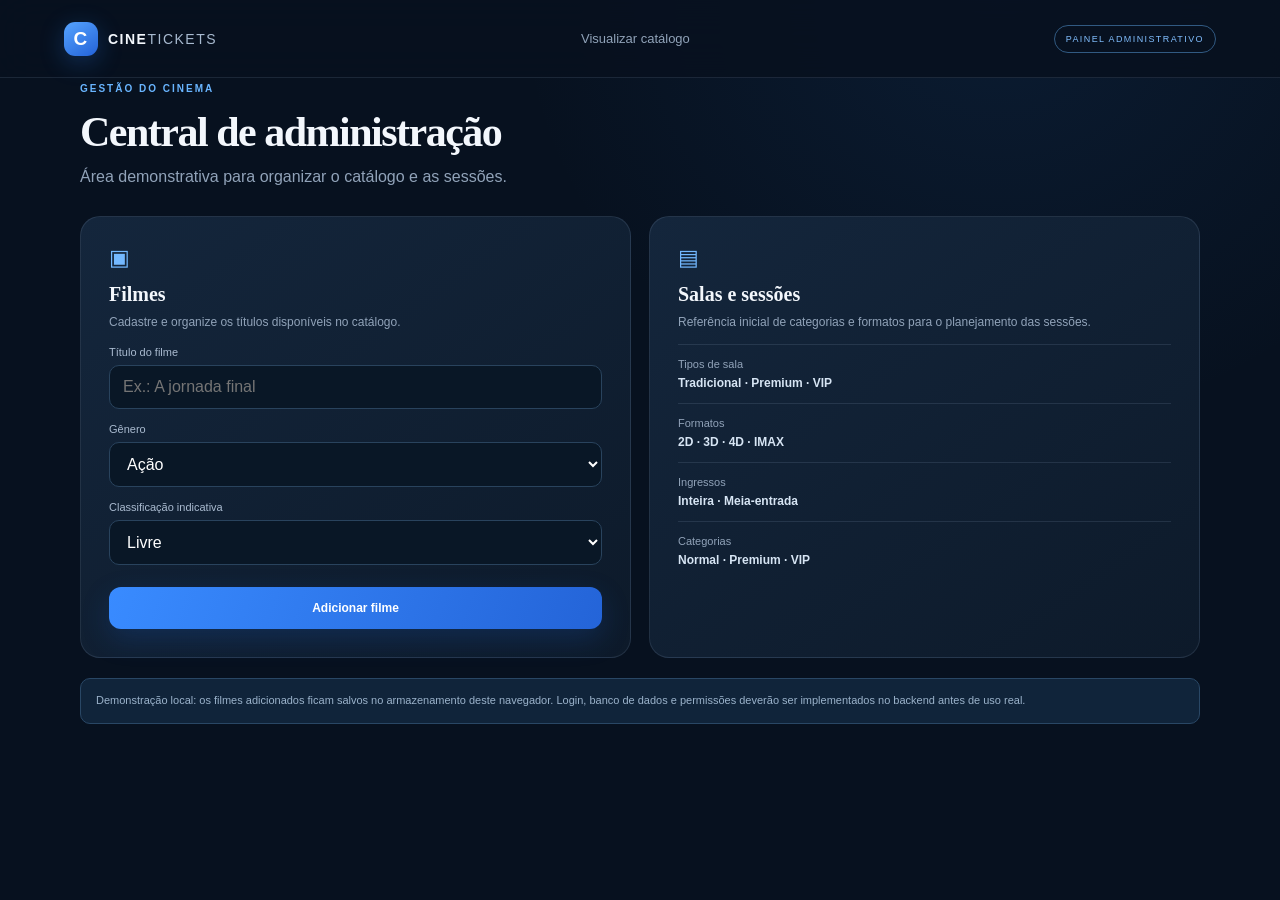
==== web/admin/index.html @ 541c8f79 "feat(web): add initial CineTickets frontend prototype" ====
<!doctype html><html lang="pt-BR"><head><meta charset="utf-8"><meta name="viewport" content="width=device-width,initial-scale=1"><title>Administração | CineTickets</title><link rel="stylesheet" href="../css/styles.css"><script defer src="../js/app.js"></script></head><body><header class="topbar"><a class="brand" href="../index.html"><span class="brand-mark">C</span><span>CINE<span class="brand-light">TICKETS</span></span></a><nav class="main-nav"><a href="../index.html">Visualizar catálogo</a></nav><span class="admin-pill">PAINEL ADMINISTRATIVO</span></header><main class="page-shell"><span class="eyebrow">GESTÃO DO CINEMA</span><h1 class="page-title">Central de administração</h1><p class="muted">Área demonstrativa para organizar o catálogo e as sessões.</p><div class="admin-grid"><section class="panel admin-card"><span class="admin-icon">▣</span><h2>Filmes</h2><p>Cadastre e organize os títulos disponíveis no catálogo.</p><form id="admin-movie-form"><label class="field-label" for="admin-title">Título do filme</label><input id="admin-title" class="text-field" required maxlength="80" placeholder="Ex.: A jornada final"><label class="field-label" for="admin-genre">Gênero</label><select id="admin-genre" class="text-field"><option>Ação</option><option>Aventura</option><option>Drama</option><option>Ficção</option><option>Animação</option></select><label class="field-label" for="admin-rating">Classificação indicativa</label><select id="admin-rating" class="text-field"><option>Livre</option><option>10 anos</option><option>12 anos</option><option>14 anos</option><option>16 anos</option><option>18 anos</option></select><button class="button button-primary full-width" type="submit">Adicionar filme</button></form></section><section class="panel admin-card"><span class="admin-icon">▤</span><h2>Salas e sessões</h2><p>Referência inicial de categorias e formatos para o planejamento das sessões.</p><div class="admin-info"><span>Tipos de sala</span><strong>Tradicional · Premium · VIP</strong></div><div class="admin-info"><span>Formatos</span><strong>2D · 3D · 4D · IMAX</strong></div><div class="admin-info"><span>Ingressos</span><strong>Inteira · Meia-entrada</strong></div><div class="admin-info"><span>Categorias</span><strong>Normal · Premium · VIP</strong></div></section></div><p class="notice">Demonstração local: os filmes adicionados ficam salvos no armazenamento deste navegador. Login, banco de dados e permissões deverão ser implementados no backend antes de uso real.</p></main></body></html>
---- web/css/styles.css ----
:root{--bg:#07111f;--panel:#101e30;--panel-2:#14253a;--line:rgba(177,204,232,.12);--text:#f3f7fc;--muted:#91a3b9;--blue:#3988ff;--cyan:#54d5e8;--green:#5bd6aa;--radius:20px}*{box-sizing:border-box}html{scroll-behavior:smooth}body{margin:0;background:radial-gradient(ellipse at 78% 0%,rgba(36,100,175,.13),transparent 34%),var(--bg);color:var(--text);font-family:"DM Sans",sans-serif;min-height:100vh}a{color:inherit;text-decoration:none}button,input,select{font:inherit}.topbar{height:78px;padding:0 max(5vw,24px);display:flex;align-items:center;justify-content:space-between;border-bottom:1px solid var(--line);background:rgba(7,17,31,.86);backdrop-filter:blur(18px);position:sticky;top:0;z-index:10}.brand{display:flex;align-items:center;gap:10px;font:800 14px Manrope,sans-serif;letter-spacing:1.5px}.brand-mark{display:grid;place-items:center;width:34px;height:34px;border-radius:11px;background:linear-gradient(145deg,#56a4ff,#2362d8);font-size:19px;color:white;box-shadow:0 6px 24px #286bce55}.brand-light{font-weight:500;color:#a8bad0}.main-nav{display:flex;gap:32px;color:var(--muted);font-size:13px}.main-nav a.active,.main-nav a:hover{color:white}.top-actions{display:flex;align-items:center;gap:20px}.admin-link{font-size:12px;color:#9eb1c9}.admin-link span{color:var(--cyan)}.avatar{border:1px solid #315173;background:#173354;color:#dcecff;border-radius:50%;width:34px;height:34px}.page-shell{width:min(1120px,90vw);margin:0 auto}.hero{min-height:420px;display:grid;grid-template-columns:1.1fr .9fr;align-items:center;padding:55px 0 64px;border-bottom:1px solid var(--line)}.eyebrow{font-size:10px;font-weight:700;letter-spacing:2px;color:#69b5ff}.eyebrow i{display:inline-block;width:6px;height:6px;background:var(--green);border-radius:50%;margin-right:8px;box-shadow:0 0 12px var(--green)}h1,h2,h3,p{margin-top:0}.hero h1{font:800 clamp(42px,5.6vw,68px)/1.08 Manrope,sans-serif;letter-spacing:-3px;margin:20px 0}.hero h1 span{color:#63aaff}.hero-copy p,.section-head p,.experience-strip p{color:var(--muted);line-height:1.7;font-size:14px;max-width:460px}.button{border:0;border-radius:12px;padding:14px 18px;display:inline-flex;align-items:center;justify-content:center;gap:22px;font-weight:700;font-size:12px;cursor:pointer;transition:.2s}.button:hover{transform:translateY(-2px);filter:brightness(1.08)}.button-primary{background:linear-gradient(110deg,#398bff,#2464d8);color:white;box-shadow:0 10px 28px #1d61cb38}.hero-art{height:300px;position:relative;display:grid;place-items:center;overflow:hidden}.orb{position:absolute;border-radius:50%;filter:blur(1px)}.orb-one{width:245px;height:245px;background:radial-gradient(circle at 35% 30%,#337ecb,#0c2441 68%);box-shadow:0 0 100px #2678d444}.orb-two{width:190px;height:190px;border:1px solid #8fc6ff33;transform:rotate(30deg) scaleX(1.35)}.ticket-art{position:relative;z-index:1;width:165px;height:220px;padding:20px;background:linear-gradient(145deg,#dcecff,#8ab6e6);color:#0b2341;transform:rotate(8deg);box-shadow:15px 24px 50px #0008;clip-path:polygon(0 0,100% 0,100% 43%,96% 46%,100% 50%,100% 100%,0 100%,0 50%,4% 46%,0 43%)}.ticket-art span,.ticket-art small{font-size:8px;letter-spacing:2px}.ticket-art strong{display:block;font:800 24px/1.12 Manrope;margin:25px 0}.hero-stamp{position:absolute;right:5%;bottom:18px;color:#75a4d0;font-size:8px;line-height:1.7;letter-spacing:2px;transform:rotate(-8deg)}.section-head{display:flex;justify-content:space-between;align-items:end;margin:48px 0 22px}.section-head h2,.experience-strip h2{font:700 29px Manrope;margin:9px 0 5px;letter-spacing:-1px}.section-head p{margin:0}.search-box{display:flex;align-items:center;gap:10px;width:245px;padding:11px 14px;background:#0d1a2a;border:1px solid var(--line);border-radius:12px;color:#6f94bd}.search-box input{background:none;border:0;outline:0;color:white;width:100%;font-size:12px}.filter-row{display:flex;justify-content:space-between;align-items:center;margin-bottom:20px}.chips{display:flex;gap:8px;flex-wrap:wrap}.chip{border:1px solid var(--line);border-radius:99px;padding:8px 14px;background:transparent;color:var(--muted);font-size:11px;cursor:pointer}.chip.selected,.chip:hover{background:#18375a;border-color:#2d72bc;color:#dcecff}.small{font-size:10px}.muted{color:var(--muted)}.movie-grid{display:grid;grid-template-columns:repeat(4,1fr);gap:18px}.movie-card{overflow:hidden;background:linear-gradient(160deg,#13243a,#0d1a2a);border:1px solid var(--line);border-radius:17px;transition:.25s}.movie-card:hover{transform:translateY(-5px);border-color:#3d7ec0}.poster{height:205px;position:relative;display:flex;align-items:end;padding:16px;overflow:hidden;background:linear-gradient(145deg,var(--poster-a),var(--poster-b))}.poster:before,.poster:after{content:"";position:absolute;border:1px solid #ffffff25;border-radius:50%;width:190px;height:190px;top:-72px;right:-55px}.poster:after{width:130px;height:130px;top:38px;right:35px}.poster-symbol{position:absolute;top:28px;left:0;right:0;text-align:center;font:800 70px Manrope;color:#ffffffaa;text-shadow:0 8px 35px #0005}.poster-tag{position:relative;z-index:1;background:#07111f99;padding:6px 9px;border-radius:6px;font-size:9px;letter-spacing:1px}.movie-info{padding:15px}.movie-info h3{font:700 15px Manrope;margin:0 0 7px}.movie-meta{color:var(--muted);font-size:10px}.movie-bottom{display:flex;justify-content:space-between;align-items:center;margin-top:17px}.rating{font-size:11px;color:#f3c978}.movie-bottom .button{padding:9px 11px;font-size:10px;gap:9px}.experience-strip{margin:65px 0 35px;padding:30px 34px;border:1px solid #2a5277;border-radius:20px;background:linear-gradient(110deg,#102d4b,#102035);display:flex;justify-content:space-between;align-items:center}.experience-strip h2{font-size:23px}.experience-strip p{margin:0}.experience-tags{display:grid;gap:12px;color:#b5c9df;font-size:11px}.site-footer{padding:25px 0 34px;border-top:1px solid var(--line);display:flex;justify-content:space-between;align-items:center;color:#71849a;font-size:10px}.site-footer .brand{color:#dce8f7}.narrow{max-width:850px;padding-top:35px}.back-link{display:inline-block;color:#9db5ce;font-size:12px;margin:0 0 30px}.page-title{font:800 clamp(30px,4vw,42px) Manrope;letter-spacing:-1.5px;margin:12px 0}.panel{background:linear-gradient(145deg,#14263c,#0d1a2a);border:1px solid var(--line);border-radius:var(--radius);padding:28px}.seat-panel{margin-top:28px}.screen-wrap{position:relative;margin:0 auto 34px;width:75%;text-align:center}.screen{height:5px;background:linear-gradient(90deg,transparent,#8ac9ff,#fff,#8ac9ff,transparent);border-radius:50%;color:#7894b2;font-size:9px;letter-spacing:3px;padding-top:12px}.screen-glow{position:absolute;left:12%;right:12%;top:0;height:50px;background:#59aaff20;filter:blur(22px)}.seat-legend{display:flex;justify-content:center;gap:22px;flex-wrap:wrap;color:var(--muted);font-size:10px;margin:45px 0 24px}.seat-legend span{display:flex;align-items:center;gap:7px}.seat-dot{width:10px;height:10px;border-radius:3px;background:#29435e}.seat-dot.selected{background:var(--blue)}.seat-dot.occupied{background:#27303d}.seat-dot.premium{background:#c69a56}.seat-map{display:grid;gap:9px;justify-content:center}.seat-row{display:flex;gap:7px;align-items:center}.row-label{width:16px;color:#7189a3;font-size:9px}.seat{width:27px;height:25px;border:1px solid #34516f;background:#1b3550;color:#9db7d1;border-radius:7px 7px 4px 4px;font-size:8px;cursor:pointer}.seat.premium{border-color:#a9824a;color:#e5c58f}.seat.occupied{background:#202b39;border-color:#202b39;color:#4a5868;cursor:not-allowed}.seat.selected{background:#347fdf;border-color:#64b0ff;color:white;box-shadow:0 0 12px #398bff66}.seat-bottom{display:flex;justify-content:space-between;align-items:center;gap:18px;border-top:1px solid var(--line);padding-top:22px;margin-top:28px}.seat-bottom div{display:grid;gap:5px}.seat-bottom strong{font-size:12px}.total-price{color:#79bdff}.seat-bottom button:disabled{opacity:.4;cursor:not-allowed;transform:none}.notice{margin:20px 0;padding:13px 15px;background:#10243a;border:1px solid #294765;border-radius:10px;color:#9bb3cb;font-size:11px;line-height:1.6}.checkout-layout{max-width:620px;margin:30px auto}.checkout-card h2{font:700 20px Manrope}.summary-row{display:flex;justify-content:space-between;gap:20px;padding:13px 0;color:#b5c6d8;font-size:12px}.summary-total{display:flex;justify-content:space-between;font-size:14px;margin:16px 0 20px}.summary-total strong{color:#7fc2ff;font-size:20px}.divider{height:1px;background:var(--line);margin:10px 0}.field-label{display:block;font-size:11px;color:#aabbd0;margin:14px 0 7px}.text-field{display:block;width:100%;padding:12px 13px;border-radius:10px;background:#091726;border:1px solid #29435d;color:white;outline:none}.text-field:focus{border-color:#448fe2}.full-width{width:100%;margin-top:22px}.ticket-list{display:grid;gap:14px;margin-top:25px}.ticket-item{padding:20px;border:1px solid var(--line);background:#112238;border-radius:14px;display:flex;justify-content:space-between;gap:20px}.ticket-item strong{font:700 15px Manrope}.ticket-item p{font-size:11px;color:var(--muted);margin:7px 0 0}.ticket-code{color:#7fc2ff;font:700 12px monospace;align-self:center}.admin-pill{font-size:9px;letter-spacing:1.4px;color:#82bfff;border:1px solid #315a82;padding:8px 11px;border-radius:99px}.admin-grid{display:grid;grid-template-columns:1fr 1fr;gap:18px;margin-top:30px}.admin-card h2{font:700 20px Manrope;margin:12px 0 7px}.admin-card p{font-size:12px;color:var(--muted);line-height:1.6}.admin-icon{font-size:22px;color:#73b8ff}.admin-info{display:flex;flex-direction:column;gap:6px;padding:13px 0;border-top:1px solid var(--line);font-size:11px;color:var(--muted)}.admin-info strong{color:#d7e5f4;font-size:12px}@media(max-width:850px){.movie-grid{grid-template-columns:repeat(2,1fr)}.hero{grid-template-columns:1fr .7fr}.experience-strip{gap:20px}.topbar{padding:0 5vw}.main-nav{gap:14px}}@media(max-width:600px){.topbar{height:66px}.main-nav{display:none}.admin-link{font-size:10px}.hero{grid-template-columns:1fr;padding:48px 0 20px}.hero-art{height:210px}.hero h1{font-size:47px}.section-head{align-items:start;flex-direction:column;gap:18px}.search-box{width:100%}.movie-grid{gap:10px}.poster{height:160px}.movie-info{padding:12px}.movie-info h3{font-size:13px}.experience-strip,.site-footer{align-items:flex-start;flex-direction:column;gap:18px}.experience-strip{padding:24px}.admin-grid{grid-template-columns:1fr}.seat-panel{padding:16px 10px}.seat{width:22px;height:23px}.seat-row{gap:4px}.seat-legend{gap:12px}.seat-bottom{flex-wrap:wrap}.seat-bottom button{width:100%}.ticket-item{flex-direction:column}.ticket-code{align-self:flex-start}}
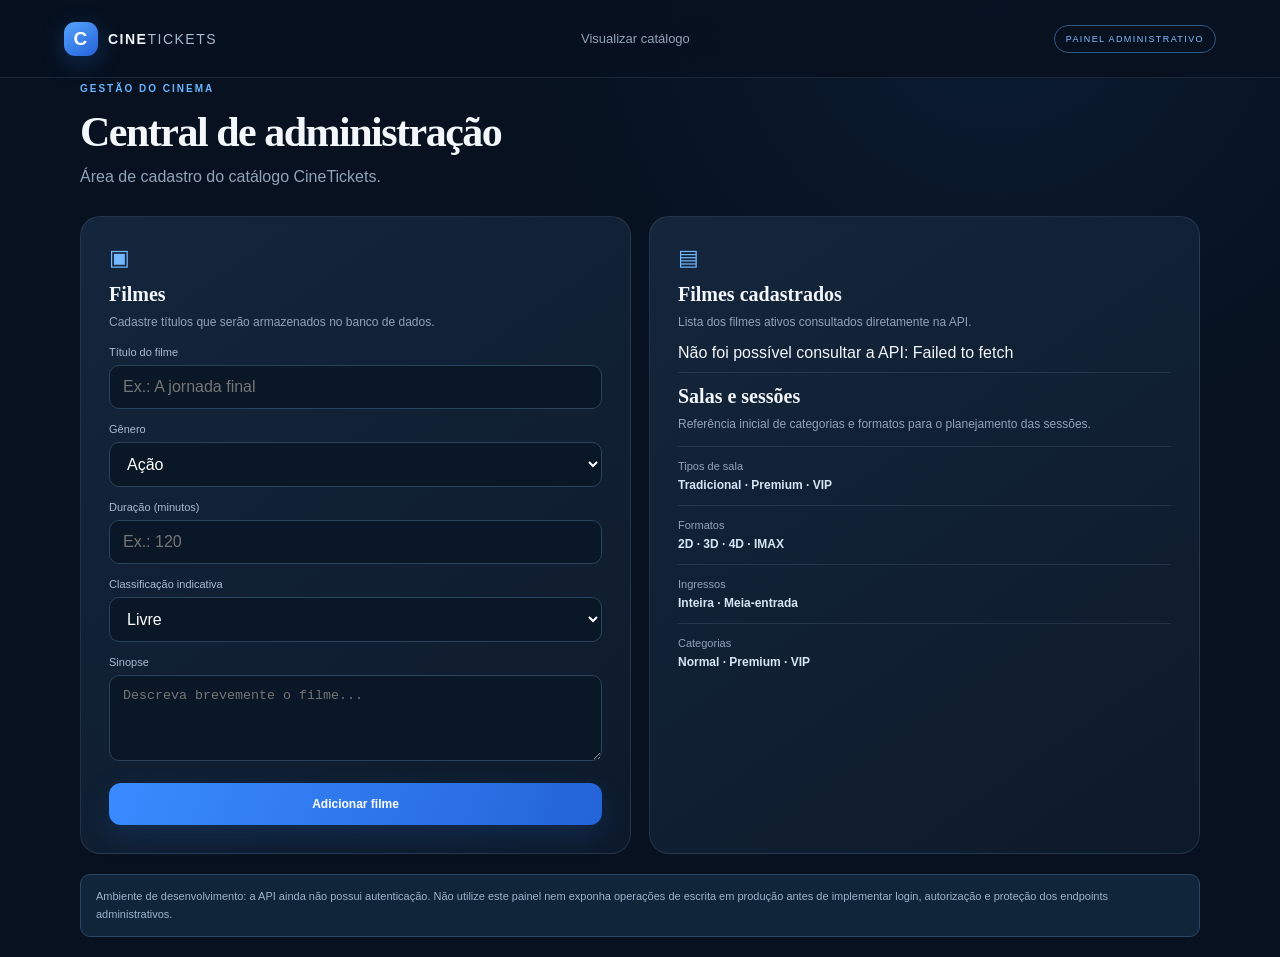
==== commit 1c8df754: "Conecta formulário administrativo ao cadastro da API" ====
--- a/web/admin/index.html
+++ b/web/admin/index.html
@@ -1 +1,61 @@
-<!doctype html><html lang="pt-BR"><head><meta charset="utf-8"><meta name="viewport" content="width=device-width,initial-scale=1"><title>Administração | CineTickets</title><link rel="stylesheet" href="../css/styles.css"><script defer src="../js/app.js"></script></head><body><header class="topbar"><a class="brand" href="../index.html"><span class="brand-mark">C</span><span>CINE<span class="brand-light">TICKETS</span></span></a><nav class="main-nav"><a href="../index.html">Visualizar catálogo</a></nav><span class="admin-pill">PAINEL ADMINISTRATIVO</span></header><main class="page-shell"><span class="eyebrow">GESTÃO DO CINEMA</span><h1 class="page-title">Central de administração</h1><p class="muted">Área demonstrativa para organizar o catálogo e as sessões.</p><div class="admin-grid"><section class="panel admin-card"><span class="admin-icon">▣</span><h2>Filmes</h2><p>Cadastre e organize os títulos disponíveis no catálogo.</p><form id="admin-movie-form"><label class="field-label" for="admin-title">Título do filme</label><input id="admin-title" class="text-field" required maxlength="80" placeholder="Ex.: A jornada final"><label class="field-label" for="admin-genre">Gênero</label><select id="admin-genre" class="text-field"><option>Ação</option><option>Aventura</option><option>Drama</option><option>Ficção</option><option>Animação</option></select><label class="field-label" for="admin-rating">Classificação indicativa</label><select id="admin-rating" class="text-field"><option>Livre</option><option>10 anos</option><option>12 anos</option><option>14 anos</option><option>16 anos</option><option>18 anos</option></select><button class="button button-primary full-width" type="submit">Adicionar filme</button></form></section><section class="panel admin-card"><span class="admin-icon">▤</span><h2>Salas e sessões</h2><p>Referência inicial de categorias e formatos para o planejamento das sessões.</p><div class="admin-info"><span>Tipos de sala</span><strong>Tradicional · Premium · VIP</strong></div><div class="admin-info"><span>Formatos</span><strong>2D · 3D · 4D · IMAX</strong></div><div class="admin-info"><span>Ingressos</span><strong>Inteira · Meia-entrada</strong></div><div class="admin-info"><span>Categorias</span><strong>Normal · Premium · VIP</strong></div></section></div><p class="notice">Demonstração local: os filmes adicionados ficam salvos no armazenamento deste navegador. Login, banco de dados e permissões deverão ser implementados no backend antes de uso real.</p></main></body></html>+<!doctype html>
+<html lang="pt-BR">
+<head>
+  <meta charset="utf-8">
+  <meta name="viewport" content="width=device-width,initial-scale=1">
+  <title>Administração | CineTickets</title>
+  <link rel="stylesheet" href="../css/styles.css">
+  <script defer src="../js/app.js"></script>
+</head>
+<body>
+<header class="topbar">
+  <a class="brand" href="../index.html"><span class="brand-mark">C</span><span>CINE<span class="brand-light">TICKETS</span></span></a>
+  <nav class="main-nav"><a href="../index.html">Visualizar catálogo</a></nav>
+  <span class="admin-pill">PAINEL ADMINISTRATIVO</span>
+</header>
+<main class="page-shell">
+  <span class="eyebrow">GESTÃO DO CINEMA</span>
+  <h1 class="page-title">Central de administração</h1>
+  <p class="muted">Área de cadastro do catálogo CineTickets.</p>
+  <div class="admin-grid">
+    <section class="panel admin-card">
+      <span class="admin-icon">▣</span>
+      <h2>Filmes</h2>
+      <p>Cadastre títulos que serão armazenados no banco de dados.</p>
+      <form id="admin-movie-form">
+        <label class="field-label" for="admin-title">Título do filme</label>
+        <input id="admin-title" class="text-field" required maxlength="120" placeholder="Ex.: A jornada final">
+        <label class="field-label" for="admin-genre">Gênero</label>
+        <select id="admin-genre" class="text-field" required>
+          <option>Ação</option><option>Aventura</option><option>Drama</option><option>Ficção</option><option>Animação</option><option>Comédia</option><option>Ficção científica</option>
+        </select>
+        <label class="field-label" for="admin-duration">Duração (minutos)</label>
+        <input id="admin-duration" class="text-field" type="number" min="1" max="600" step="1" required placeholder="Ex.: 120">
+        <label class="field-label" for="admin-rating">Classificação indicativa</label>
+        <select id="admin-rating" class="text-field" required>
+          <option>Livre</option><option>10 anos</option><option>12 anos</option><option>14 anos</option><option>16 anos</option><option>18 anos</option>
+        </select>
+        <label class="field-label" for="admin-synopsis">Sinopse</label>
+        <textarea id="admin-synopsis" class="text-field" rows="4" maxlength="2000" required placeholder="Descreva brevemente o filme..."></textarea>
+        <button class="button button-primary full-width" type="submit">Adicionar filme</button>
+      </form>
+      <p id="admin-feedback" class="notice" role="status" aria-live="polite" hidden></p>
+    </section>
+    <section class="panel admin-card">
+      <span class="admin-icon">▤</span>
+      <h2>Filmes cadastrados</h2>
+      <p>Lista dos filmes ativos consultados diretamente na API.</p>
+      <div id="admin-movie-list" aria-live="polite"><p class="muted">Carregando catálogo...</p></div>
+      <div class="divider"></div>
+      <h2>Salas e sessões</h2>
+      <p>Referência inicial de categorias e formatos para o planejamento das sessões.</p>
+      <div class="admin-info"><span>Tipos de sala</span><strong>Tradicional · Premium · VIP</strong></div>
+      <div class="admin-info"><span>Formatos</span><strong>2D · 3D · 4D · IMAX</strong></div>
+      <div class="admin-info"><span>Ingressos</span><strong>Inteira · Meia-entrada</strong></div>
+      <div class="admin-info"><span>Categorias</span><strong>Normal · Premium · VIP</strong></div>
+    </section>
+  </div>
+  <p class="notice">Ambiente de desenvolvimento: a API ainda não possui autenticação. Não utilize este painel nem exponha operações de escrita em produção antes de implementar login, autorização e proteção dos endpoints administrativos.</p>
+</main>
+</body>
+</html>
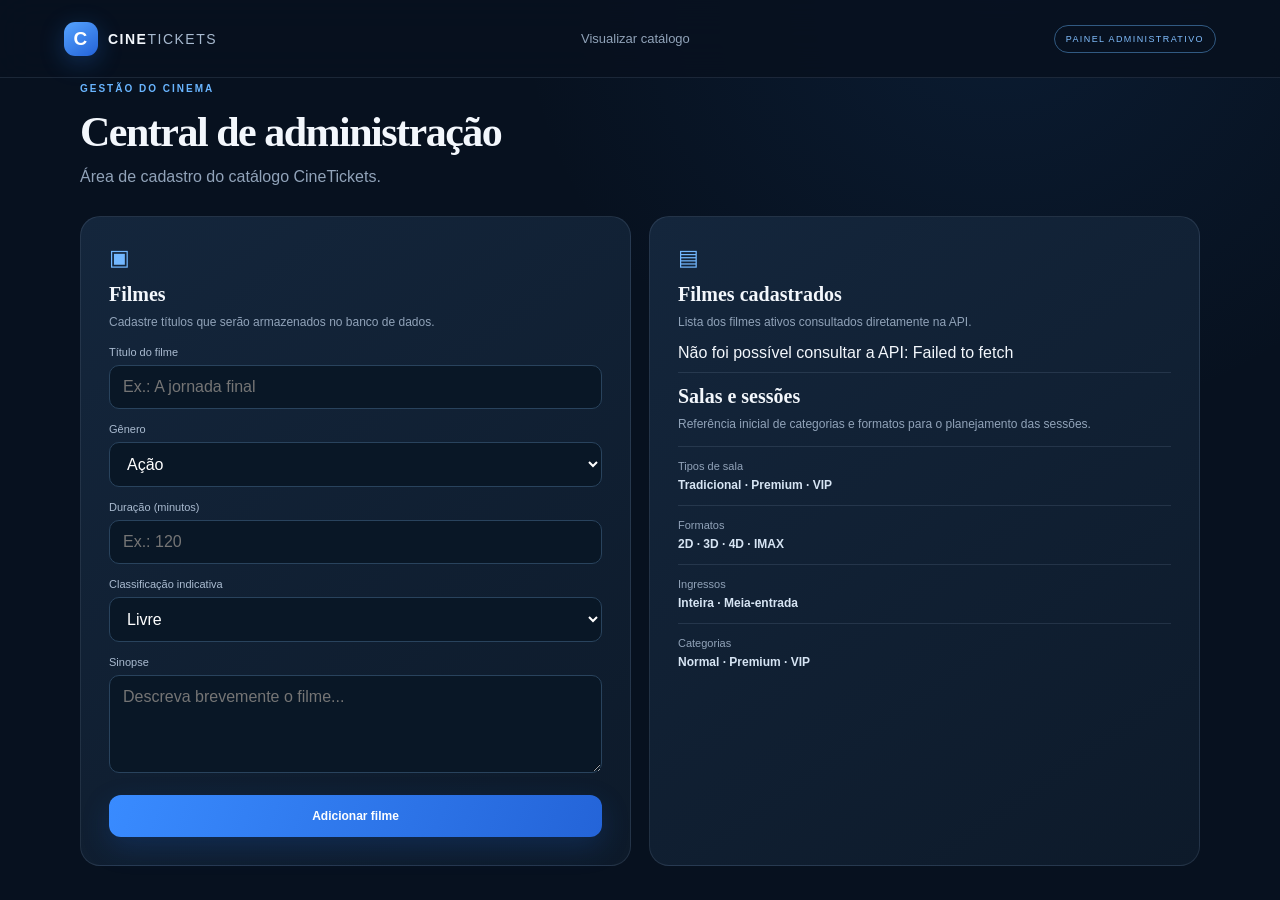
==== commit 2949598f: "Adiciona tela de login ao painel administrativo" ====
--- a/web/admin/index.html
+++ b/web/admin/index.html
@@ -5,6 +5,7 @@
   <meta name="viewport" content="width=device-width,initial-scale=1">
   <title>Administração | CineTickets</title>
   <link rel="stylesheet" href="../css/styles.css">
+  <script defer src="../js/admin-auth.js"></script>
   <script defer src="../js/app.js"></script>
 </head>
 <body>
@@ -12,12 +13,26 @@
   <a class="brand" href="../index.html"><span class="brand-mark">C</span><span>CINE<span class="brand-light">TICKETS</span></span></a>
   <nav class="main-nav"><a href="../index.html">Visualizar catálogo</a></nav>
   <span class="admin-pill">PAINEL ADMINISTRATIVO</span>
+  <button id="admin-logout" class="admin-action" type="button" hidden>Sair</button>
 </header>
 <main class="page-shell">
   <span class="eyebrow">GESTÃO DO CINEMA</span>
   <h1 class="page-title">Central de administração</h1>
   <p class="muted">Área de cadastro do catálogo CineTickets.</p>
-  <div class="admin-grid">
+  <section id="admin-login" class="panel admin-card" style="max-width:460px;margin:32px auto" hidden>
+    <span class="admin-icon">▣</span>
+    <h2>Acesso administrativo</h2>
+    <p>Entre com suas credenciais para gerenciar o catálogo.</p>
+    <form id="admin-login-form">
+      <label class="field-label" for="admin-login-email">E-mail</label>
+      <input id="admin-login-email" class="text-field" type="email" autocomplete="username" maxlength="180" required>
+      <label class="field-label" for="admin-login-password">Senha</label>
+      <input id="admin-login-password" class="text-field" type="password" autocomplete="current-password" maxlength="200" required>
+      <button class="button button-primary full-width" type="submit">Entrar</button>
+    </form>
+    <p id="admin-login-feedback" class="notice" role="status" aria-live="polite" hidden></p>
+  </section>
+  <div class="admin-grid" id="admin-content" hidden>
     <section class="panel admin-card">
       <span class="admin-icon">▣</span>
       <h2>Filmes</h2>
@@ -55,7 +70,6 @@
       <div class="admin-info"><span>Categorias</span><strong>Normal · Premium · VIP</strong></div>
     </section>
   </div>
-  <p class="notice">Ambiente de desenvolvimento: a API ainda não possui autenticação. Não utilize este painel nem exponha operações de escrita em produção antes de implementar login, autorização e proteção dos endpoints administrativos.</p>
 </main>
 </body>
-</html>
+</html>
--- a/web/css/styles.css
+++ b/web/css/styles.css
@@ -1 +1,3 @@
-:root{--bg:#07111f;--panel:#101e30;--panel-2:#14253a;--line:rgba(177,204,232,.12);--text:#f3f7fc;--muted:#91a3b9;--blue:#3988ff;--cyan:#54d5e8;--green:#5bd6aa;--radius:20px}*{box-sizing:border-box}html{scroll-behavior:smooth}body{margin:0;background:radial-gradient(ellipse at 78% 0%,rgba(36,100,175,.13),transparent 34%),var(--bg);color:var(--text);font-family:"DM Sans",sans-serif;min-height:100vh}a{color:inherit;text-decoration:none}button,input,select{font:inherit}.topbar{height:78px;padding:0 max(5vw,24px);display:flex;align-items:center;justify-content:space-between;border-bottom:1px solid var(--line);background:rgba(7,17,31,.86);backdrop-filter:blur(18px);position:sticky;top:0;z-index:10}.brand{display:flex;align-items:center;gap:10px;font:800 14px Manrope,sans-serif;letter-spacing:1.5px}.brand-mark{display:grid;place-items:center;width:34px;height:34px;border-radius:11px;background:linear-gradient(145deg,#56a4ff,#2362d8);font-size:19px;color:white;box-shadow:0 6px 24px #286bce55}.brand-light{font-weight:500;color:#a8bad0}.main-nav{display:flex;gap:32px;color:var(--muted);font-size:13px}.main-nav a.active,.main-nav a:hover{color:white}.top-actions{display:flex;align-items:center;gap:20px}.admin-link{font-size:12px;color:#9eb1c9}.admin-link span{color:var(--cyan)}.avatar{border:1px solid #315173;background:#173354;color:#dcecff;border-radius:50%;width:34px;height:34px}.page-shell{width:min(1120px,90vw);margin:0 auto}.hero{min-height:420px;display:grid;grid-template-columns:1.1fr .9fr;align-items:center;padding:55px 0 64px;border-bottom:1px solid var(--line)}.eyebrow{font-size:10px;font-weight:700;letter-spacing:2px;color:#69b5ff}.eyebrow i{display:inline-block;width:6px;height:6px;background:var(--green);border-radius:50%;margin-right:8px;box-shadow:0 0 12px var(--green)}h1,h2,h3,p{margin-top:0}.hero h1{font:800 clamp(42px,5.6vw,68px)/1.08 Manrope,sans-serif;letter-spacing:-3px;margin:20px 0}.hero h1 span{color:#63aaff}.hero-copy p,.section-head p,.experience-strip p{color:var(--muted);line-height:1.7;font-size:14px;max-width:460px}.button{border:0;border-radius:12px;padding:14px 18px;display:inline-flex;align-items:center;justify-content:center;gap:22px;font-weight:700;font-size:12px;cursor:pointer;transition:.2s}.button:hover{transform:translateY(-2px);filter:brightness(1.08)}.button-primary{background:linear-gradient(110deg,#398bff,#2464d8);color:white;box-shadow:0 10px 28px #1d61cb38}.hero-art{height:300px;position:relative;display:grid;place-items:center;overflow:hidden}.orb{position:absolute;border-radius:50%;filter:blur(1px)}.orb-one{width:245px;height:245px;background:radial-gradient(circle at 35% 30%,#337ecb,#0c2441 68%);box-shadow:0 0 100px #2678d444}.orb-two{width:190px;height:190px;border:1px solid #8fc6ff33;transform:rotate(30deg) scaleX(1.35)}.ticket-art{position:relative;z-index:1;width:165px;height:220px;padding:20px;background:linear-gradient(145deg,#dcecff,#8ab6e6);color:#0b2341;transform:rotate(8deg);box-shadow:15px 24px 50px #0008;clip-path:polygon(0 0,100% 0,100% 43%,96% 46%,100% 50%,100% 100%,0 100%,0 50%,4% 46%,0 43%)}.ticket-art span,.ticket-art small{font-size:8px;letter-spacing:2px}.ticket-art strong{display:block;font:800 24px/1.12 Manrope;margin:25px 0}.hero-stamp{position:absolute;right:5%;bottom:18px;color:#75a4d0;font-size:8px;line-height:1.7;letter-spacing:2px;transform:rotate(-8deg)}.section-head{display:flex;justify-content:space-between;align-items:end;margin:48px 0 22px}.section-head h2,.experience-strip h2{font:700 29px Manrope;margin:9px 0 5px;letter-spacing:-1px}.section-head p{margin:0}.search-box{display:flex;align-items:center;gap:10px;width:245px;padding:11px 14px;background:#0d1a2a;border:1px solid var(--line);border-radius:12px;color:#6f94bd}.search-box input{background:none;border:0;outline:0;color:white;width:100%;font-size:12px}.filter-row{display:flex;justify-content:space-between;align-items:center;margin-bottom:20px}.chips{display:flex;gap:8px;flex-wrap:wrap}.chip{border:1px solid var(--line);border-radius:99px;padding:8px 14px;background:transparent;color:var(--muted);font-size:11px;cursor:pointer}.chip.selected,.chip:hover{background:#18375a;border-color:#2d72bc;color:#dcecff}.small{font-size:10px}.muted{color:var(--muted)}.movie-grid{display:grid;grid-template-columns:repeat(4,1fr);gap:18px}.movie-card{overflow:hidden;background:linear-gradient(160deg,#13243a,#0d1a2a);border:1px solid var(--line);border-radius:17px;transition:.25s}.movie-card:hover{transform:translateY(-5px);border-color:#3d7ec0}.poster{height:205px;position:relative;display:flex;align-items:end;padding:16px;overflow:hidden;background:linear-gradient(145deg,var(--poster-a),var(--poster-b))}.poster:before,.poster:after{content:"";position:absolute;border:1px solid #ffffff25;border-radius:50%;width:190px;height:190px;top:-72px;right:-55px}.poster:after{width:130px;height:130px;top:38px;right:35px}.poster-symbol{position:absolute;top:28px;left:0;right:0;text-align:center;font:800 70px Manrope;color:#ffffffaa;text-shadow:0 8px 35px #0005}.poster-tag{position:relative;z-index:1;background:#07111f99;padding:6px 9px;border-radius:6px;font-size:9px;letter-spacing:1px}.movie-info{padding:15px}.movie-info h3{font:700 15px Manrope;margin:0 0 7px}.movie-meta{color:var(--muted);font-size:10px}.movie-bottom{display:flex;justify-content:space-between;align-items:center;margin-top:17px}.rating{font-size:11px;color:#f3c978}.movie-bottom .button{padding:9px 11px;font-size:10px;gap:9px}.experience-strip{margin:65px 0 35px;padding:30px 34px;border:1px solid #2a5277;border-radius:20px;background:linear-gradient(110deg,#102d4b,#102035);display:flex;justify-content:space-between;align-items:center}.experience-strip h2{font-size:23px}.experience-strip p{margin:0}.experience-tags{display:grid;gap:12px;color:#b5c9df;font-size:11px}.site-footer{padding:25px 0 34px;border-top:1px solid var(--line);display:flex;justify-content:space-between;align-items:center;color:#71849a;font-size:10px}.site-footer .brand{color:#dce8f7}.narrow{max-width:850px;padding-top:35px}.back-link{display:inline-block;color:#9db5ce;font-size:12px;margin:0 0 30px}.page-title{font:800 clamp(30px,4vw,42px) Manrope;letter-spacing:-1.5px;margin:12px 0}.panel{background:linear-gradient(145deg,#14263c,#0d1a2a);border:1px solid var(--line);border-radius:var(--radius);padding:28px}.seat-panel{margin-top:28px}.screen-wrap{position:relative;margin:0 auto 34px;width:75%;text-align:center}.screen{height:5px;background:linear-gradient(90deg,transparent,#8ac9ff,#fff,#8ac9ff,transparent);border-radius:50%;color:#7894b2;font-size:9px;letter-spacing:3px;padding-top:12px}.screen-glow{position:absolute;left:12%;right:12%;top:0;height:50px;background:#59aaff20;filter:blur(22px)}.seat-legend{display:flex;justify-content:center;gap:22px;flex-wrap:wrap;color:var(--muted);font-size:10px;margin:45px 0 24px}.seat-legend span{display:flex;align-items:center;gap:7px}.seat-dot{width:10px;height:10px;border-radius:3px;background:#29435e}.seat-dot.selected{background:var(--blue)}.seat-dot.occupied{background:#27303d}.seat-dot.premium{background:#c69a56}.seat-map{display:grid;gap:9px;justify-content:center}.seat-row{display:flex;gap:7px;align-items:center}.row-label{width:16px;color:#7189a3;font-size:9px}.seat{width:27px;height:25px;border:1px solid #34516f;background:#1b3550;color:#9db7d1;border-radius:7px 7px 4px 4px;font-size:8px;cursor:pointer}.seat.premium{border-color:#a9824a;color:#e5c58f}.seat.occupied{background:#202b39;border-color:#202b39;color:#4a5868;cursor:not-allowed}.seat.selected{background:#347fdf;border-color:#64b0ff;color:white;box-shadow:0 0 12px #398bff66}.seat-bottom{display:flex;justify-content:space-between;align-items:center;gap:18px;border-top:1px solid var(--line);padding-top:22px;margin-top:28px}.seat-bottom div{display:grid;gap:5px}.seat-bottom strong{font-size:12px}.total-price{color:#79bdff}.seat-bottom button:disabled{opacity:.4;cursor:not-allowed;transform:none}.notice{margin:20px 0;padding:13px 15px;background:#10243a;border:1px solid #294765;border-radius:10px;color:#9bb3cb;font-size:11px;line-height:1.6}.checkout-layout{max-width:620px;margin:30px auto}.checkout-card h2{font:700 20px Manrope}.summary-row{display:flex;justify-content:space-between;gap:20px;padding:13px 0;color:#b5c6d8;font-size:12px}.summary-total{display:flex;justify-content:space-between;font-size:14px;margin:16px 0 20px}.summary-total strong{color:#7fc2ff;font-size:20px}.divider{height:1px;background:var(--line);margin:10px 0}.field-label{display:block;font-size:11px;color:#aabbd0;margin:14px 0 7px}.text-field{display:block;width:100%;padding:12px 13px;border-radius:10px;background:#091726;border:1px solid #29435d;color:white;outline:none}.text-field:focus{border-color:#448fe2}.full-width{width:100%;margin-top:22px}.ticket-list{display:grid;gap:14px;margin-top:25px}.ticket-item{padding:20px;border:1px solid var(--line);background:#112238;border-radius:14px;display:flex;justify-content:space-between;gap:20px}.ticket-item strong{font:700 15px Manrope}.ticket-item p{font-size:11px;color:var(--muted);margin:7px 0 0}.ticket-code{color:#7fc2ff;font:700 12px monospace;align-self:center}.admin-pill{font-size:9px;letter-spacing:1.4px;color:#82bfff;border:1px solid #315a82;padding:8px 11px;border-radius:99px}.admin-grid{display:grid;grid-template-columns:1fr 1fr;gap:18px;margin-top:30px}.admin-card h2{font:700 20px Manrope;margin:12px 0 7px}.admin-card p{font-size:12px;color:var(--muted);line-height:1.6}.admin-icon{font-size:22px;color:#73b8ff}.admin-info{display:flex;flex-direction:column;gap:6px;padding:13px 0;border-top:1px solid var(--line);font-size:11px;color:var(--muted)}.admin-info strong{color:#d7e5f4;font-size:12px}@media(max-width:850px){.movie-grid{grid-template-columns:repeat(2,1fr)}.hero{grid-template-columns:1fr .7fr}.experience-strip{gap:20px}.topbar{padding:0 5vw}.main-nav{gap:14px}}@media(max-width:600px){.topbar{height:66px}.main-nav{display:none}.admin-link{font-size:10px}.hero{grid-template-columns:1fr;padding:48px 0 20px}.hero-art{height:210px}.hero h1{font-size:47px}.section-head{align-items:start;flex-direction:column;gap:18px}.search-box{width:100%}.movie-grid{gap:10px}.poster{height:160px}.movie-info{padding:12px}.movie-info h3{font-size:13px}.experience-strip,.site-footer{align-items:flex-start;flex-direction:column;gap:18px}.experience-strip{padding:24px}.admin-grid{grid-template-columns:1fr}.seat-panel{padding:16px 10px}.seat{width:22px;height:23px}.seat-row{gap:4px}.seat-legend{gap:12px}.seat-bottom{flex-wrap:wrap}.seat-bottom button{width:100%}.ticket-item{flex-direction:column}.ticket-code{align-self:flex-start}}+:root{--bg:#07111f;--panel:#101e30;--panel-2:#14253a;--line:rgba(177,204,232,.12);--text:#f3f7fc;--muted:#91a3b9;--blue:#3988ff;--cyan:#54d5e8;--green:#5bd6aa;--radius:20px}*{box-sizing:border-box}html{scroll-behavior:smooth}body{margin:0;background:radial-gradient(ellipse at 78% 0%,rgba(36,100,175,.13),transparent 34%),var(--bg);color:var(--text);font-family:"DM Sans",sans-serif;min-height:100vh}a{color:inherit;text-decoration:none}button,input,select,textarea{font:inherit}textarea{resize:vertical}.topbar{height:78px;padding:0 max(5vw,24px);display:flex;align-items:center;justify-content:space-between;border-bottom:1px solid var(--line);background:rgba(7,17,31,.86);backdrop-filter:blur(18px);position:sticky;top:0;z-index:10}.brand{display:flex;align-items:center;gap:10px;font:800 14px Manrope,sans-serif;letter-spacing:1.5px}.brand-mark{display:grid;place-items:center;width:34px;height:34px;border-radius:11px;background:linear-gradient(145deg,#56a4ff,#2362d8);font-size:19px;color:white;box-shadow:0 6px 24px #286bce55}.brand-light{font-weight:500;color:#a8bad0}.main-nav{display:flex;gap:32px;color:var(--muted);font-size:13px}.main-nav a.active,.main-nav a:hover{color:white}.top-actions{display:flex;align-items:center;gap:20px}.admin-link{font-size:12px;color:#9eb1c9}.admin-link span{color:var(--cyan)}.avatar{border:1px solid #315173;background:#173354;color:#dcecff;border-radius:50%;width:34px;height:34px}.page-shell{width:min(1120px,90vw);margin:0 auto}.hero{min-height:420px;display:grid;grid-template-columns:1.1fr .9fr;align-items:center;padding:55px 0 64px;border-bottom:1px solid var(--line)}.eyebrow{font-size:10px;font-weight:700;letter-spacing:2px;color:#69b5ff}.eyebrow i{display:inline-block;width:6px;height:6px;background:var(--green);border-radius:50%;margin-right:8px;box-shadow:0 0 12px var(--green)}h1,h2,h3,p{margin-top:0}.hero h1{font:800 clamp(42px,5.6vw,68px)/1.08 Manrope,sans-serif;letter-spacing:-3px;margin:20px 0}.hero h1 span{color:#63aaff}.hero-copy p,.section-head p,.experience-strip p{color:var(--muted);line-height:1.7;font-size:14px;max-width:460px}.button{border:0;border-radius:12px;padding:14px 18px;display:inline-flex;align-items:center;justify-content:center;gap:22px;font-weight:700;font-size:12px;cursor:pointer;transition:.2s}.button:hover{transform:translateY(-2px);filter:brightness(1.08)}.button-primary{background:linear-gradient(110deg,#398bff,#2464d8);color:white;box-shadow:0 10px 28px #1d61cb38}.hero-art{height:300px;position:relative;display:grid;place-items:center;overflow:hidden}.orb{position:absolute;border-radius:50%;filter:blur(1px)}.orb-one{width:245px;height:245px;background:radial-gradient(circle at 35% 30%,#337ecb,#0c2441 68%);box-shadow:0 0 100px #2678d444}.orb-two{width:190px;height:190px;border:1px solid #8fc6ff33;transform:rotate(30deg) scaleX(1.35)}.ticket-art{position:relative;z-index:1;width:165px;height:220px;padding:20px;background:linear-gradient(145deg,#dcecff,#8ab6e6);color:#0b2341;transform:rotate(8deg);box-shadow:15px 24px 50px #0008;clip-path:polygon(0 0,100% 0,100% 43%,96% 46%,100% 50%,100% 100%,0 100%,0 50%,4% 46%,0 43%)}.ticket-art span,.ticket-art small{font-size:8px;letter-spacing:2px}.ticket-art strong{display:block;font:800 24px/1.12 Manrope;margin:25px 0}.hero-stamp{position:absolute;right:5%;bottom:18px;color:#75a4d0;font-size:8px;line-height:1.7;letter-spacing:2px;transform:rotate(-8deg)}.section-head{display:flex;justify-content:space-between;align-items:end;margin:48px 0 22px}.section-head h2,.experience-strip h2{font:700 29px Manrope;margin:9px 0 5px;letter-spacing:-1px}.section-head p{margin:0}.search-box{display:flex;align-items:center;gap:10px;width:245px;padding:11px 14px;background:#0d1a2a;border:1px solid var(--line);border-radius:12px;color:#6f94bd}.search-box input{background:none;border:0;outline:0;color:white;width:100%;font-size:12px}.filter-row{display:flex;justify-content:space-between;align-items:center;margin-bottom:20px}.chips{display:flex;gap:8px;flex-wrap:wrap}.chip{border:1px solid var(--line);border-radius:99px;padding:8px 14px;background:transparent;color:var(--muted);font-size:11px;cursor:pointer}.chip.selected,.chip:hover{background:#18375a;border-color:#2d72bc;color:#dcecff}.small{font-size:10px}.muted{color:var(--muted)}.movie-grid{display:grid;grid-template-columns:repeat(4,1fr);gap:18px}.movie-card{overflow:hidden;background:linear-gradient(160deg,#13243a,#0d1a2a);border:1px solid var(--line);border-radius:17px;transition:.25s}.movie-card:hover{transform:translateY(-5px);border-color:#3d7ec0}.poster{height:205px;position:relative;display:flex;align-items:end;padding:16px;overflow:hidden;background:linear-gradient(145deg,var(--poster-a),var(--poster-b))}.poster:before,.poster:after{content:"";position:absolute;border:1px solid #ffffff25;border-radius:50%;width:190px;height:190px;top:-72px;right:-55px}.poster:after{width:130px;height:130px;top:38px;right:35px}.poster-symbol{position:absolute;top:28px;left:0;right:0;text-align:center;font:800 70px Manrope;color:#ffffffaa;text-shadow:0 8px 35px #0005}.poster-tag{position:relative;z-index:1;background:#07111f99;padding:6px 9px;border-radius:6px;font-size:9px;letter-spacing:1px}.movie-info{padding:15px}.movie-info h3{font:700 15px Manrope;margin:0 0 7px}.movie-meta{color:var(--muted);font-size:10px}.movie-bottom{display:flex;justify-content:space-between;align-items:center;margin-top:17px}.rating{font-size:11px;color:#f3c978}.movie-bottom .button{padding:9px 11px;font-size:10px;gap:9px}.experience-strip{margin:65px 0 35px;padding:30px 34px;border:1px solid #2a5277;border-radius:20px;background:linear-gradient(110deg,#102d4b,#102035);display:flex;justify-content:space-between;align-items:center}.experience-strip h2{font-size:23px}.experience-strip p{margin:0}.experience-tags{display:grid;gap:12px;color:#b5c9df;font-size:11px}.site-footer{padding:25px 0 34px;border-top:1px solid var(--line);display:flex;justify-content:space-between;align-items:center;color:#71849a;font-size:10px}.site-footer .brand{color:#dce8f7}.narrow{max-width:850px;padding-top:35px}.back-link{display:inline-block;color:#9db5ce;font-size:12px;margin:0 0 30px}.page-title{font:800 clamp(30px,4vw,42px) Manrope;letter-spacing:-1.5px;margin:12px 0}.panel{background:linear-gradient(145deg,#14263c,#0d1a2a);border:1px solid var(--line);border-radius:var(--radius);padding:28px}.seat-panel{margin-top:28px}.screen-wrap{position:relative;margin:0 auto 34px;width:75%;text-align:center}.screen{height:5px;background:linear-gradient(90deg,transparent,#8ac9ff,#fff,#8ac9ff,transparent);border-radius:50%;color:#7894b2;font-size:9px;letter-spacing:3px;padding-top:12px}.screen-glow{position:absolute;left:12%;right:12%;top:0;height:50px;background:#59aaff20;filter:blur(22px)}.seat-legend{display:flex;justify-content:center;gap:22px;flex-wrap:wrap;color:var(--muted);font-size:10px;margin:45px 0 24px}.seat-legend span{display:flex;align-items:center;gap:7px}.seat-dot{width:10px;height:10px;border-radius:3px;background:#29435e}.seat-dot.selected{background:var(--blue)}.seat-dot.occupied{background:#27303d}.seat-dot.premium{background:#c69a56}.seat-map{display:grid;gap:9px;justify-content:center}.seat-row{display:flex;gap:7px;align-items:center}.row-label{width:16px;color:#7189a3;font-size:9px}.seat{width:27px;height:25px;border:1px solid #34516f;background:#1b3550;color:#9db7d1;border-radius:7px 7px 4px 4px;font-size:8px;cursor:pointer}.seat.premium{border-color:#a9824a;color:#e5c58f}.seat.occupied{background:#202b39;border-color:#202b39;color:#4a5868;cursor:not-allowed}.seat.selected{background:#347fdf;border-color:#64b0ff;color:white;box-shadow:0 0 12px #398bff66}.seat-bottom{display:flex;justify-content:space-between;align-items:center;gap:18px;border-top:1px solid var(--line);padding-top:22px;margin-top:28px}.seat-bottom div{display:grid;gap:5px}.seat-bottom strong{font-size:12px}.total-price{color:#79bdff}.seat-bottom button:disabled{opacity:.4;cursor:not-allowed;transform:none}.notice{margin:20px 0;padding:13px 15px;background:#10243a;border:1px solid #294765;border-radius:10px;color:#9bb3cb;font-size:11px;line-height:1.6}.checkout-layout{max-width:620px;margin:30px auto}.checkout-card h2{font:700 20px Manrope}.summary-row{display:flex;justify-content:space-between;gap:20px;padding:13px 0;color:#b5c6d8;font-size:12px}.summary-total{display:flex;justify-content:space-between;font-size:14px;margin:16px 0 20px}.summary-total strong{color:#7fc2ff;font-size:20px}.divider{height:1px;background:var(--line);margin:10px 0}.field-label{display:block;font-size:11px;color:#aabbd0;margin:14px 0 7px}.text-field{display:block;width:100%;padding:12px 13px;border-radius:10px;background:#091726;border:1px solid #29435d;color:white;outline:none}.text-field:focus{border-color:#448fe2}.full-width{width:100%;margin-top:22px}.ticket-list{display:grid;gap:14px;margin-top:25px}.ticket-item{padding:20px;border:1px solid var(--line);background:#112238;border-radius:14px;display:flex;justify-content:space-between;gap:20px}.ticket-item strong{font:700 15px Manrope}.ticket-item p{font-size:11px;color:var(--muted);margin:7px 0 0}.ticket-code{color:#7fc2ff;font:700 12px monospace;align-self:center}.admin-pill{font-size:9px;letter-spacing:1.4px;color:#82bfff;border:1px solid #315a82;padding:8px 11px;border-radius:99px}.admin-grid{display:grid;grid-template-columns:1fr 1fr;gap:18px;margin-top:30px}.admin-card h2{font:700 20px Manrope;margin:12px 0 7px}.admin-card p{font-size:12px;color:var(--muted);line-height:1.6}.admin-icon{font-size:22px;color:#73b8ff}.admin-info{display:flex;flex-direction:column;gap:6px;padding:13px 0;border-top:1px solid var(--line);font-size:11px;color:var(--muted)}.admin-info strong{color:#d7e5f4;font-size:12px}@media(max-width:850px){.movie-grid{grid-template-columns:repeat(2,1fr)}.hero{grid-template-columns:1fr .7fr}.experience-strip{gap:20px}.topbar{padding:0 5vw}.main-nav{gap:14px}}@media(max-width:600px){.topbar{height:66px}.main-nav{display:none}.admin-link{font-size:10px}.hero{grid-template-columns:1fr;padding:48px 0 20px}.hero-art{height:210px}.hero h1{font-size:47px}.section-head{align-items:start;flex-direction:column;gap:18px}.search-box{width:100%}.movie-grid{gap:10px}.poster{height:160px}.movie-info{padding:12px}.movie-info h3{font-size:13px}.experience-strip,.site-footer{align-items:flex-start;flex-direction:column;gap:18px}.experience-strip{padding:24px}.admin-grid{grid-template-columns:1fr}.seat-panel{padding:16px 10px}.seat{width:22px;height:23px}.seat-row{gap:4px}.seat-legend{gap:12px}.seat-bottom{flex-wrap:wrap}.seat-bottom button{width:100%}.ticket-item{flex-direction:column}.ticket-code{align-self:flex-start}}
+/* Controles de gerenciamento de filmes no painel administrativo */
+.admin-movie-entry{padding:0 0 12px;border-bottom:1px solid var(--line);margin-bottom:8px}.admin-actions{display:flex;gap:8px;flex-wrap:wrap;margin:8px 0}.admin-action{border:1px solid #315a82;background:#10243a;color:#b9d5f2;border-radius:8px;padding:7px 10px;font-size:10px;font-weight:700;cursor:pointer}.admin-action:hover{border-color:#5b9de0;color:#fff}.admin-action:disabled{opacity:.5;cursor:wait}.admin-action-primary{background:#1e5eb4;border-color:#3988ff;color:#fff}.admin-action-danger{border-color:#74434b;color:#ffb8bd;background:#301b27}.admin-edit-form{padding:10px 0 4px}.admin-edit-form[hidden]{display:none}
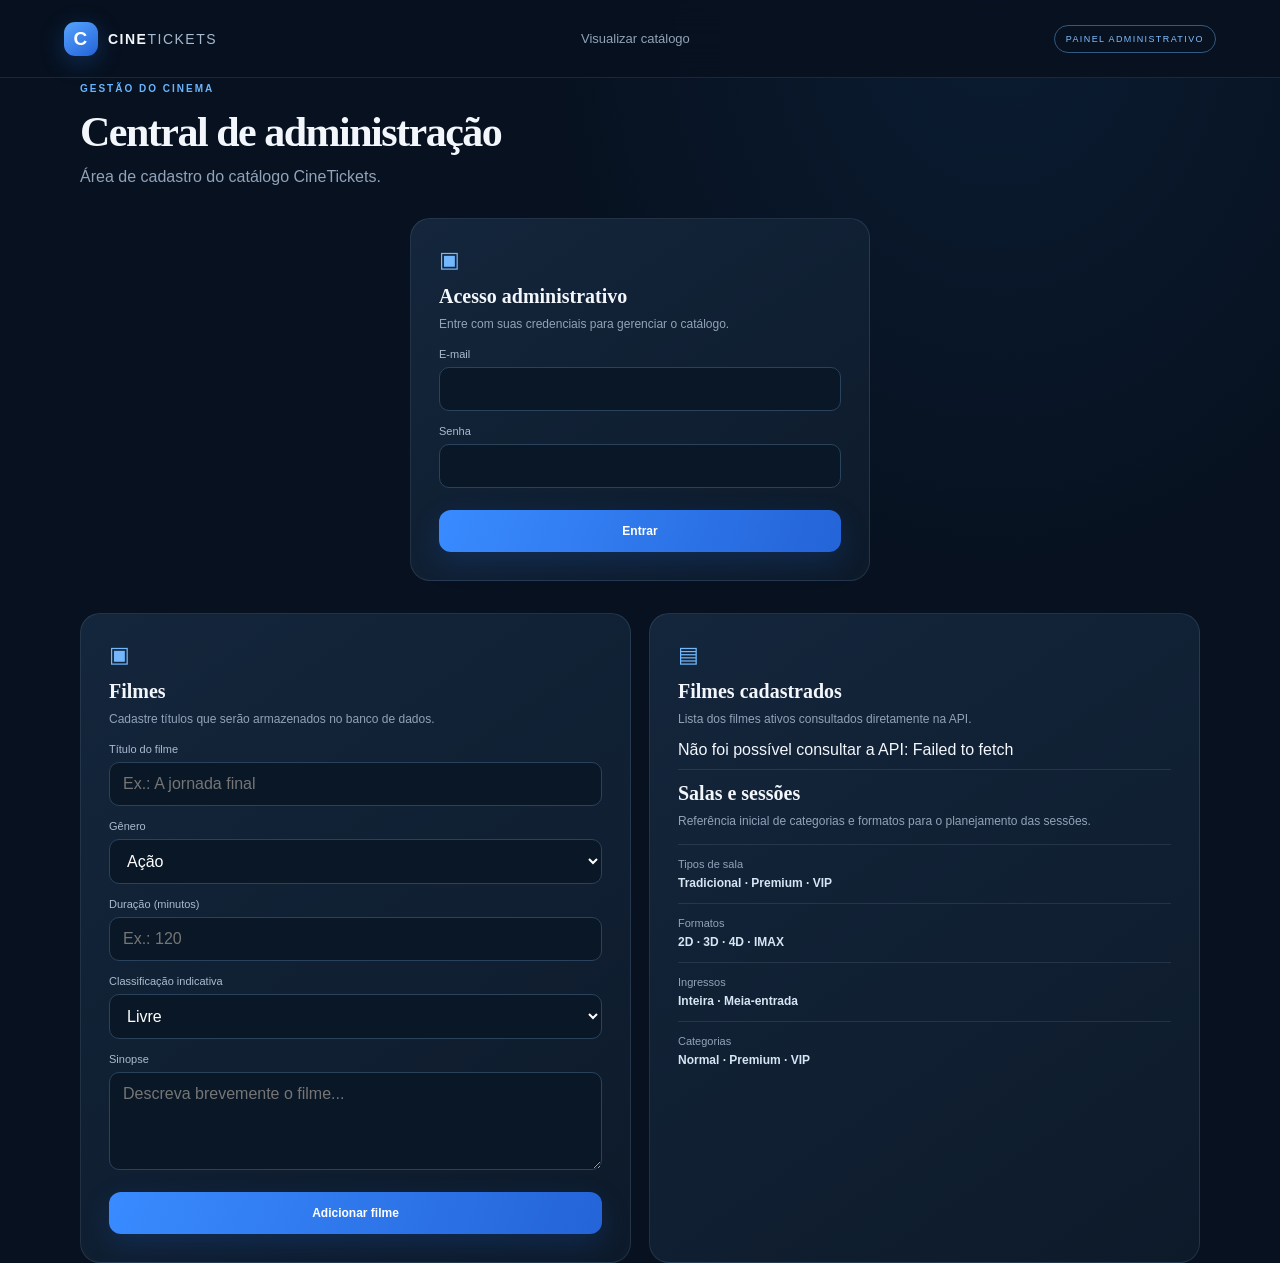
==== commit 7773bbea: "Apply CineTickets visual redesign to web/admin/index.html" ====
--- a/web/admin/index.html
+++ b/web/admin/index.html
@@ -5,8 +5,9 @@
   <meta name="viewport" content="width=device-width,initial-scale=1">
   <title>Administração | CineTickets</title>
   <link rel="stylesheet" href="../css/styles.css">
+  <link rel="stylesheet" href="../css/redesign.css">
   <script defer src="../js/admin-auth.js"></script>
-  <script defer src="../js/app.js"></script>
+  <script defer src="../js/app.js"></script><script defer src="../js/ui.js"></script>
 </head>
 <body>
 <header class="topbar">
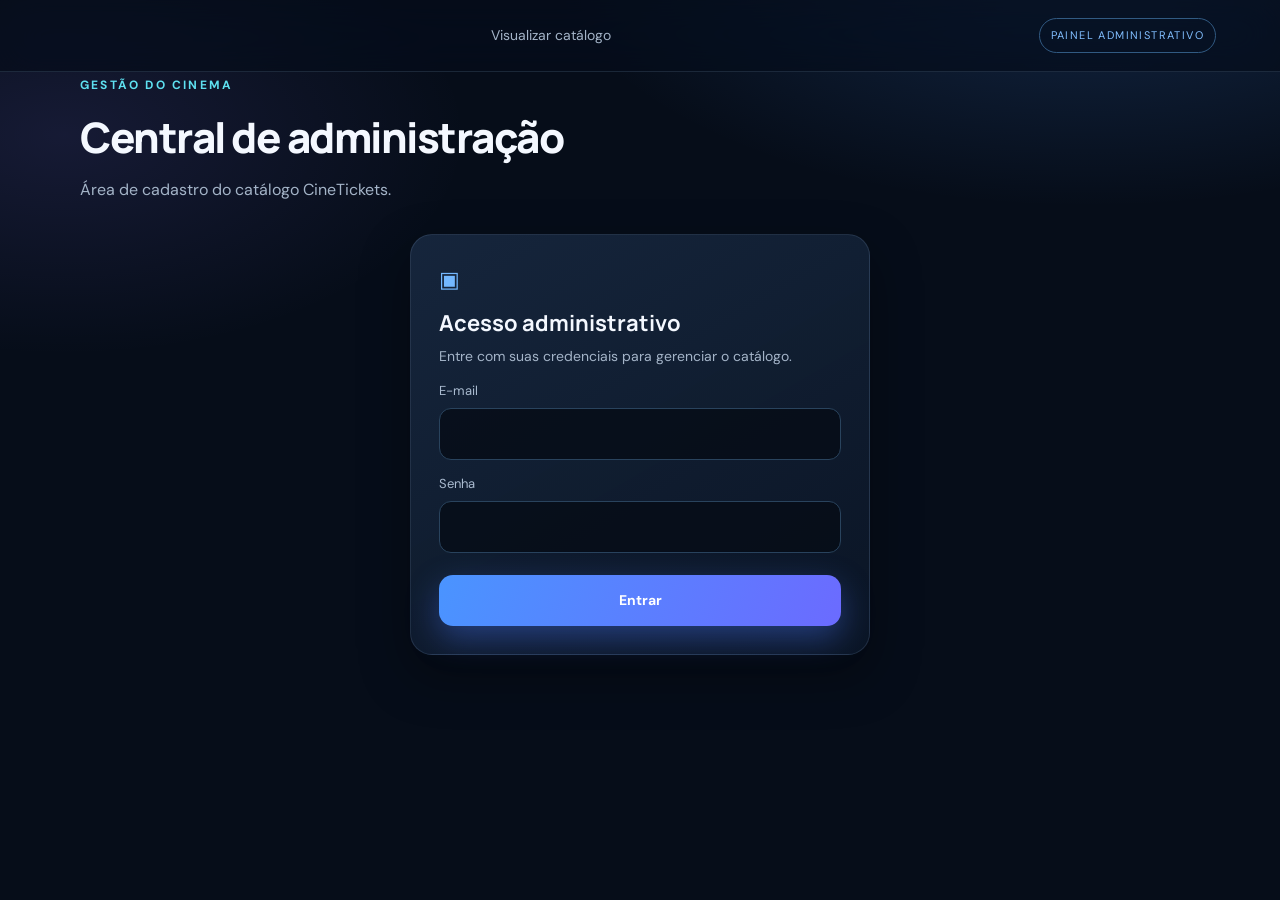
==== commit 8dfd0826: "feat(branding): apply CineTickets logo and favicon" ====
--- a/web/admin/index.html
+++ b/web/admin/index.html
@@ -4,6 +4,7 @@
   <meta charset="utf-8">
   <meta name="viewport" content="width=device-width,initial-scale=1">
   <title>Administração | CineTickets</title>
+  <link rel="icon" type="image/svg+xml" href="../assets/favicon.svg">
   <link rel="stylesheet" href="../css/styles.css">
   <link rel="stylesheet" href="../css/redesign.css">
   <script defer src="../js/admin-auth.js"></script>
@@ -11,7 +12,7 @@
 </head>
 <body>
 <header class="topbar">
-  <a class="brand" href="../index.html"><span class="brand-mark">C</span><span>CINE<span class="brand-light">TICKETS</span></span></a>
+  <a class="brand" href="../index.html"><img class="brand-logo" src="../assets/cinetickets-logo.svg" alt="CineTickets"></a>
   <nav class="main-nav"><a href="../index.html">Visualizar catálogo</a></nav>
   <span class="admin-pill">PAINEL ADMINISTRATIVO</span>
   <button id="admin-logout" class="admin-action" type="button" hidden>Sair</button>
--- a/web/css/redesign.css
+++ b/web/css/redesign.css
@@ -0,0 +1,58 @@
+/* CineTickets — camada de redesign (carregada depois de styles.css) */
+:root{--bg:#060d19;--panel:#0f1b2d;--line:rgba(160,196,236,.14);--text:#f4f8ff;--muted:#a4b4c8;--blue:#4a94ff;--cyan:#5ee0f0;--violet:#8b7bff;--green:#5fe0b4;--gold:#f2c46d;--radius:22px;--ease:cubic-bezier(.2,.7,.2,1)}
+body{background:radial-gradient(60% 40% at 85% -5%,rgba(74,148,255,.20),transparent 70%),radial-gradient(45% 35% at 5% 15%,rgba(139,123,255,.12),transparent 70%),var(--bg);font-size:16px;line-height:1.5;-webkit-font-smoothing:antialiased}
+::selection{background:#2d6fd6;color:#fff}
+:focus-visible{outline:2px solid var(--cyan);outline-offset:3px;border-radius:8px}
+.topbar{height:72px;background:rgba(6,13,25,.72);backdrop-filter:blur(20px) saturate(1.4);transition:box-shadow .3s}
+.topbar.scrolled{box-shadow:0 12px 40px rgba(0,0,0,.45)}
+.brand{font-size:15px}.brand-mark{background:linear-gradient(145deg,#6cb0ff,#7d6bff);box-shadow:0 8px 28px rgba(110,130,255,.45)}
+.main-nav{font-size:14px;gap:6px}.main-nav a{padding:9px 14px;border-radius:99px;transition:.2s}.main-nav a:hover{background:rgba(255,255,255,.06)}.main-nav a.active{background:rgba(74,148,255,.16);color:#fff}
+.admin-link{font-size:13px}.avatar{background:linear-gradient(145deg,#1d3d66,#2c2a66);border-color:#3b5f8c;transition:.2s}.avatar:hover{transform:scale(1.06)}
+.eyebrow{font-size:12px;letter-spacing:2.2px;color:var(--cyan)}
+.hero{min-height:520px;padding:72px 0 80px}
+.hero h1{letter-spacing:-2.5px}.hero h1 span{background:linear-gradient(95deg,#7cc0ff,#a99cff 60%,#7ef0dc);-webkit-background-clip:text;background-clip:text;color:transparent}
+.hero-copy p,.section-head p,.experience-strip p{font-size:17px;color:var(--muted);max-width:480px}
+.button{font-size:14px;padding:15px 22px;border-radius:14px;transition:transform .25s var(--ease),box-shadow .25s,filter .2s}
+.button-primary{background:linear-gradient(110deg,#4a94ff,#6b6bff);box-shadow:0 12px 32px rgba(74,120,255,.38)}
+.button-primary:hover{box-shadow:0 16px 40px rgba(94,120,255,.55)}.button:active{transform:translateY(0) scale(.98)}
+.hero-art .orb-one{background:radial-gradient(circle at 35% 30%,#5b8fff,#1c1f55 68%);box-shadow:0 0 120px rgba(110,110,255,.4);animation:float 9s ease-in-out infinite}
+.ticket-art{background:linear-gradient(145deg,#f1f6ff,#a9c4ee 60%,#b7a9f5);animation:float 7s ease-in-out infinite reverse;width:180px;height:240px}
+.ticket-art span,.ticket-art small{font-size:10px}.hero-stamp{font-size:10px;color:#8fb2d8}
+@keyframes float{50%{transform:translateY(-12px) rotate(8deg)}}
+.section-head{margin:64px 0 26px}.section-head h2{font-size:34px}
+.search-box{width:290px;padding:13px 16px;background:rgba(255,255,255,.04);transition:.2s}.search-box:focus-within{border-color:var(--blue);box-shadow:0 0 0 4px rgba(74,148,255,.18)}.search-box input{font-size:14px}
+.chip{font-size:13px;padding:9px 17px;transition:.2s}.chip.selected{background:linear-gradient(110deg,#2563c9,#5a55d6);border-color:transparent;color:#fff}
+.muted{color:var(--muted)}.small{font-size:12px}
+.movie-grid{gap:22px}
+.movie-card{border-radius:20px;background:linear-gradient(170deg,#142238,#0b1626);box-shadow:0 10px 30px rgba(0,0,0,.3);animation:rise .5s var(--ease) both;transition:transform .35s var(--ease),border-color .3s,box-shadow .3s}
+.movie-card:hover{transform:translateY(-8px);border-color:rgba(122,160,255,.55);box-shadow:0 24px 50px rgba(30,50,140,.35)}
+.movie-card:nth-child(2){animation-delay:.05s}.movie-card:nth-child(3){animation-delay:.1s}.movie-card:nth-child(4){animation-delay:.15s}
+@keyframes rise{from{opacity:0;transform:translateY(14px)}}
+.poster{height:250px}.poster-symbol{font-size:84px;top:40px;transition:transform .5s var(--ease)}.movie-card:hover .poster-symbol{transform:scale(1.12) rotate(-4deg)}
+.poster-tag{font-size:11px;padding:7px 11px;border-radius:99px;backdrop-filter:blur(8px);background:rgba(6,13,25,.6)}
+.movie-info{padding:18px}.movie-info h3{font-size:17px}.movie-meta{font-size:13px}.rating{font-size:13px;color:var(--gold)}.movie-bottom .button{padding:10px 14px;font-size:12px}
+.skeleton{border-radius:20px;height:380px;background:linear-gradient(100deg,#0e1a2c 30%,#16273f 50%,#0e1a2c 70%);background-size:200% 100%;animation:shimmer 1.3s linear infinite;border:1px solid var(--line)}
+@keyframes shimmer{to{background-position:-200% 0}}
+.experience-strip{background:linear-gradient(110deg,rgba(37,99,201,.28),rgba(90,85,214,.22));border-color:rgba(120,150,255,.35);padding:38px 40px}.experience-tags{font-size:14px}
+.site-footer{font-size:13px}
+.page-title{letter-spacing:-1.5px}.back-link{font-size:14px;transition:.2s}.back-link:hover{color:#fff;transform:translateX(-3px)}
+.panel{background:linear-gradient(150deg,rgba(24,40,64,.9),rgba(11,22,38,.95));box-shadow:0 20px 50px rgba(0,0,0,.35)}
+.screen{height:6px;box-shadow:0 14px 50px rgba(120,180,255,.55);font-size:11px;color:#8aa6c6}.screen-glow{height:70px;background:rgba(90,150,255,.18)}
+.seat-legend{font-size:12px}.seat-dot{width:12px;height:12px}.seat-map{gap:10px}.seat-row{gap:8px}.row-label{font-size:12px;width:18px}
+.seat{width:36px;height:34px;font-size:11px;transition:transform .15s,background .2s,box-shadow .2s}.seat:not(.occupied):hover{transform:translateY(-2px);background:#25507d}
+.seat.selected{background:linear-gradient(145deg,#4a94ff,#6b6bff);box-shadow:0 0 16px rgba(94,120,255,.7)}
+.seat-bottom strong{font-size:15px}.total-price{font-size:20px!important;color:#8fd0ff}
+.notice{font-size:14px;border-radius:14px;background:rgba(74,148,255,.08);border-color:rgba(74,148,255,.3);color:#b9cde3}
+.notice.error{background:rgba(255,90,110,.1);border-color:rgba(255,110,125,.5);color:#ffc2ca}
+.summary-row{font-size:14px}.field-label{font-size:13px}.text-field{font-size:15px;padding:14px;border-radius:12px;background:rgba(5,12,22,.8);transition:.2s}.text-field:focus{border-color:var(--blue);box-shadow:0 0 0 4px rgba(74,148,255,.18)}
+.ticket-item{position:relative;padding:24px 26px;border-radius:18px;background:linear-gradient(120deg,#15263f,#101d31);border-left:4px solid var(--blue)}
+.ticket-item strong{font-size:18px}.ticket-item p{font-size:13px}.ticket-code{font-size:15px;padding:10px 14px;border:1px dashed #4a6f9c;border-radius:10px;letter-spacing:2px}
+.admin-pill{font-size:11px}.admin-card h2{font-size:22px}.admin-card p,.admin-info{font-size:14px}.admin-info strong{font-size:14px}
+.admin-action{font-size:12px;padding:9px 13px;border-radius:10px;transition:.2s}.admin-action-primary{background:linear-gradient(110deg,#2f6fd8,#5a55d6)}
+#admin-login{animation:rise .5s var(--ease) both}
+.toast-wrap{position:fixed;right:20px;bottom:20px;display:grid;gap:10px;z-index:50}.toast{padding:14px 18px;border-radius:14px;background:#12233b;border:1px solid #3a6396;color:#e8f2ff;font-size:14px;box-shadow:0 16px 40px rgba(0,0,0,.5);animation:rise .3s var(--ease)}
+@media(max-width:850px){.movie-grid{grid-template-columns:repeat(2,1fr)}.main-nav{font-size:13px}}
+@media(max-width:600px){.main-nav{display:flex;overflow-x:auto;gap:2px;max-width:50vw}.hero{min-height:0;padding:44px 0 24px}.hero-copy p{font-size:15px}.movie-grid{gap:12px}.poster{height:190px}.poster-symbol{font-size:60px}.seat{width:26px;height:30px;font-size:10px}.seat-row{gap:4px}.section-head h2{font-size:28px}.toast-wrap{left:14px;right:14px}.admin-link{display:none}}
+@media(prefers-reduced-motion:reduce){*,*:before,*:after{animation:none!important;transition:none!important;scroll-behavior:auto!important}}
+/* Respeita o atributo HTML hidden mesmo quando componentes definem display:grid/flex. */
+[hidden]{display:none!important}
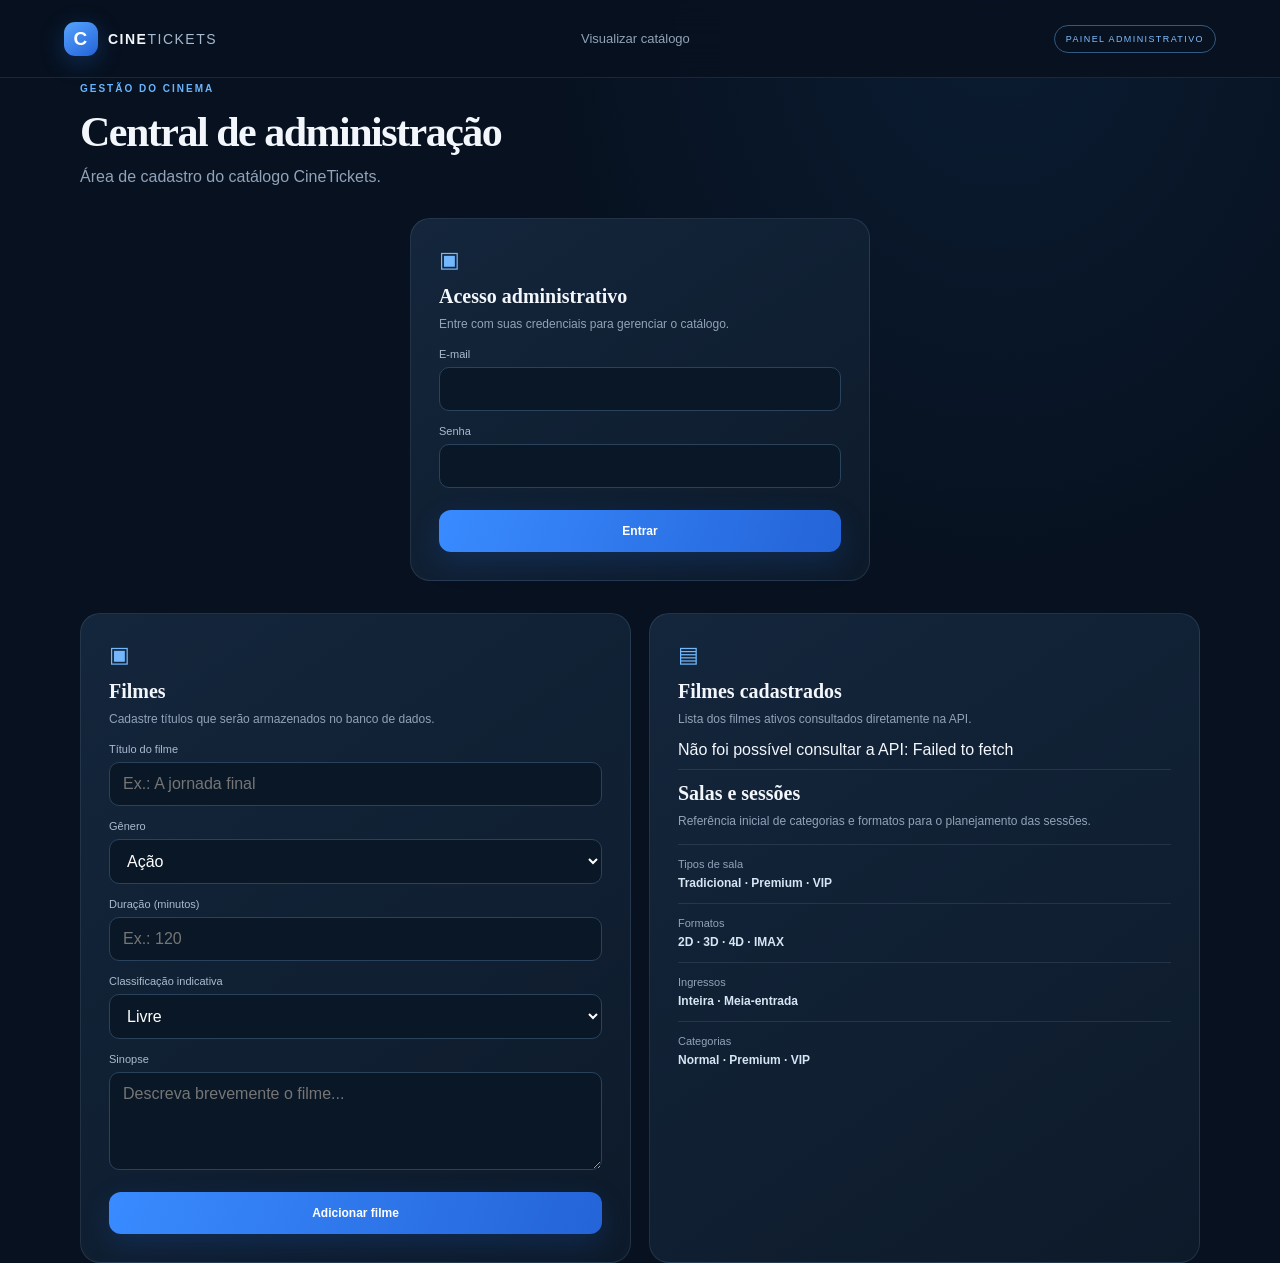
==== commit 076556d6: "feat(auth): add JWT authentication and admin protection Integrate the JWT authentication feature int" ====
--- a/web/admin/index.html
+++ b/web/admin/index.html
@@ -4,15 +4,13 @@
   <meta charset="utf-8">
   <meta name="viewport" content="width=device-width,initial-scale=1">
   <title>Administração | CineTickets</title>
-  <link rel="icon" type="image/svg+xml" href="../assets/favicon.svg">
   <link rel="stylesheet" href="../css/styles.css">
-  <link rel="stylesheet" href="../css/redesign.css">
   <script defer src="../js/admin-auth.js"></script>
-  <script defer src="../js/app.js"></script><script defer src="../js/ui.js"></script>
+  <script defer src="../js/app.js"></script>
 </head>
 <body>
 <header class="topbar">
-  <a class="brand" href="../index.html"><img class="brand-logo" src="../assets/cinetickets-logo.svg" alt="CineTickets"></a>
+  <a class="brand" href="../index.html"><span class="brand-mark">C</span><span>CINE<span class="brand-light">TICKETS</span></span></a>
   <nav class="main-nav"><a href="../index.html">Visualizar catálogo</a></nav>
   <span class="admin-pill">PAINEL ADMINISTRATIVO</span>
   <button id="admin-logout" class="admin-action" type="button" hidden>Sair</button>
